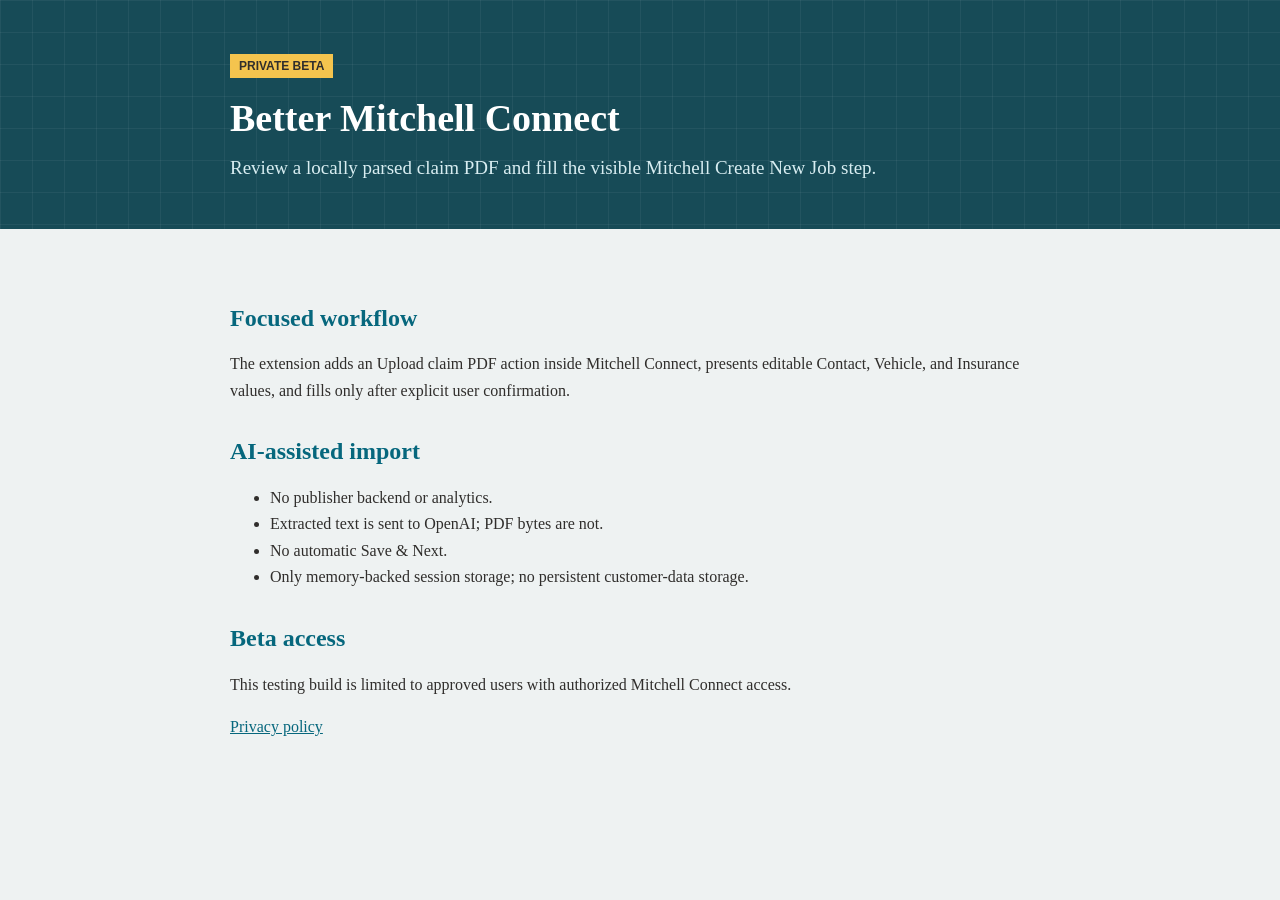
==== index.html @ ce396f8c "Add index.html" ====
<!doctype html>
<html lang="en">
  <head>
    <meta charset="UTF-8" />
    <meta name="viewport" content="width=device-width, initial-scale=1.0" />
    <title>Better Mitchell Connect BETA</title>
    <style>
      :root { color: #302e2c; background: #eef2f2; font-family: Georgia, serif; }
      * { box-sizing: border-box; letter-spacing: 0; }
      body { margin: 0; }
      header { padding: 54px 24px 46px; background-color: #174b57; color: white; background-image: linear-gradient(rgba(255,255,255,.05) 1px, transparent 1px), linear-gradient(90deg, rgba(255,255,255,.05) 1px, transparent 1px); background-size: 32px 32px; }
      header div, main { width: min(820px, calc(100% - 40px)); margin: 0 auto; }
      h1 { margin: 0; font-size: 38px; }
      .beta { display: inline-block; margin-bottom: 18px; padding: 5px 9px; background: #f4c44e; color: #302e2c; font: bold 12px sans-serif; }
      header p { max-width: 650px; margin: 14px 0 0; color: #d8edf1; font-size: 19px; line-height: 1.5; }
      main { padding: 42px 0 70px; }
      h2 { margin-top: 34px; color: #06677d; }
      p, li { font-size: 16px; line-height: 1.65; }
      a { color: #06677d; }
    </style>
  </head>
  <body>
    <header><div><span class="beta">PRIVATE BETA</span><h1>Better Mitchell Connect</h1><p>Review a locally parsed claim PDF and fill the visible Mitchell Create New Job step.</p></div></header>
    <main>
      <h2>Focused workflow</h2>
      <p>The extension adds an Upload claim PDF action inside Mitchell Connect, presents editable Contact, Vehicle, and Insurance values, and fills only after explicit user confirmation.</p>
      <h2>AI-assisted import</h2>
      <ul><li>No publisher backend or analytics.</li><li>Extracted text is sent to OpenAI; PDF bytes are not.</li><li>No automatic Save &amp; Next.</li><li>Only memory-backed session storage; no persistent customer-data storage.</li></ul>
      <h2>Beta access</h2>
      <p>This testing build is limited to approved users with authorized Mitchell Connect access.</p>
      <p><a href="privacy-policy.html">Privacy policy</a></p>
    </main>
  </body>
</html>
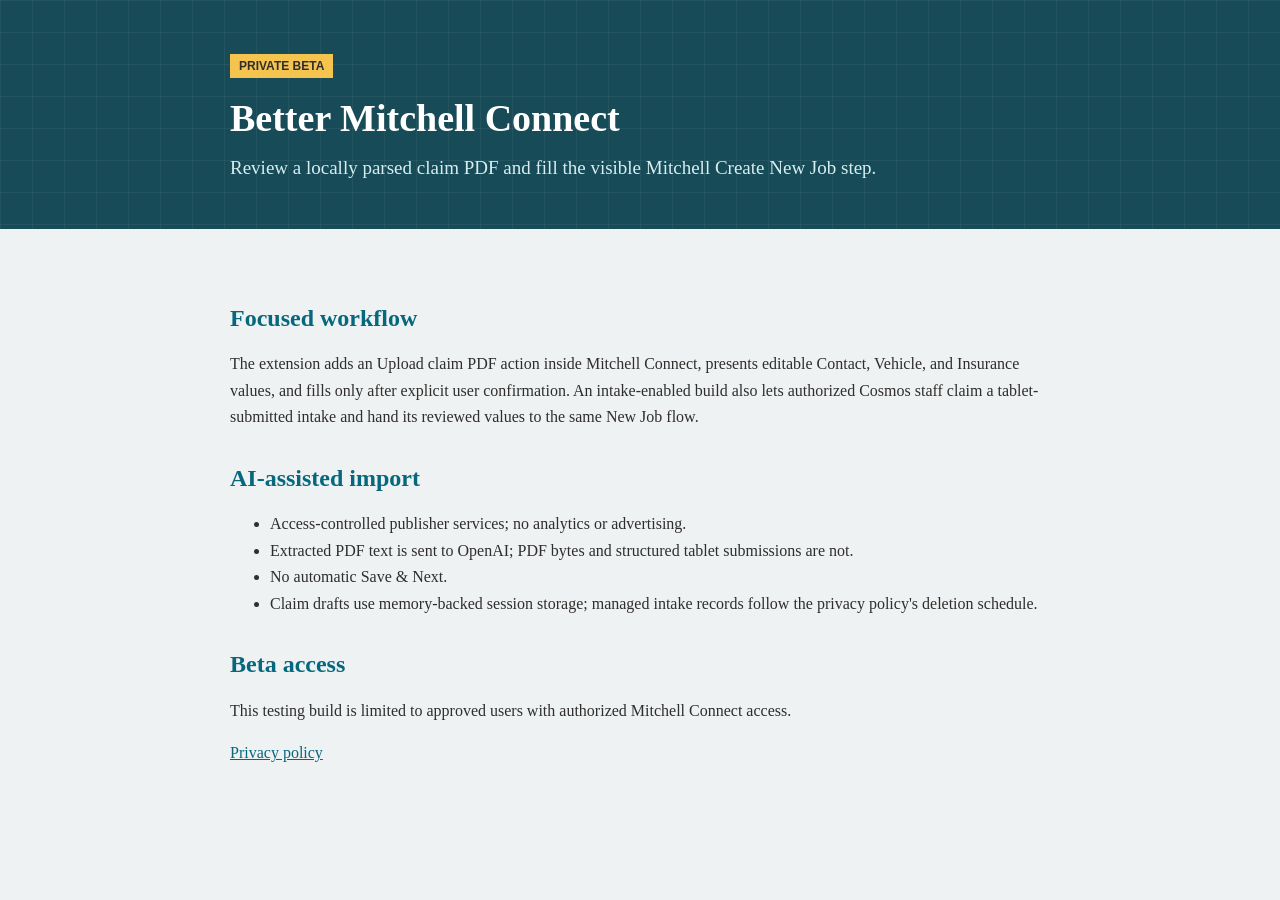
==== commit 327c529d: "Disclose managed customer intake" ====
--- a/index.html
+++ b/index.html
@@ -23,9 +23,9 @@
     <header><div><span class="beta">PRIVATE BETA</span><h1>Better Mitchell Connect</h1><p>Review a locally parsed claim PDF and fill the visible Mitchell Create New Job step.</p></div></header>
     <main>
       <h2>Focused workflow</h2>
-      <p>The extension adds an Upload claim PDF action inside Mitchell Connect, presents editable Contact, Vehicle, and Insurance values, and fills only after explicit user confirmation.</p>
+      <p>The extension adds an Upload claim PDF action inside Mitchell Connect, presents editable Contact, Vehicle, and Insurance values, and fills only after explicit user confirmation. An intake-enabled build also lets authorized Cosmos staff claim a tablet-submitted intake and hand its reviewed values to the same New Job flow.</p>
       <h2>AI-assisted import</h2>
-      <ul><li>No publisher backend or analytics.</li><li>Extracted text is sent to OpenAI; PDF bytes are not.</li><li>No automatic Save &amp; Next.</li><li>Only memory-backed session storage; no persistent customer-data storage.</li></ul>
+      <ul><li>Access-controlled publisher services; no analytics or advertising.</li><li>Extracted PDF text is sent to OpenAI; PDF bytes and structured tablet submissions are not.</li><li>No automatic Save &amp; Next.</li><li>Claim drafts use memory-backed session storage; managed intake records follow the privacy policy's deletion schedule.</li></ul>
       <h2>Beta access</h2>
       <p>This testing build is limited to approved users with authorized Mitchell Connect access.</p>
       <p><a href="privacy-policy.html">Privacy policy</a></p>
